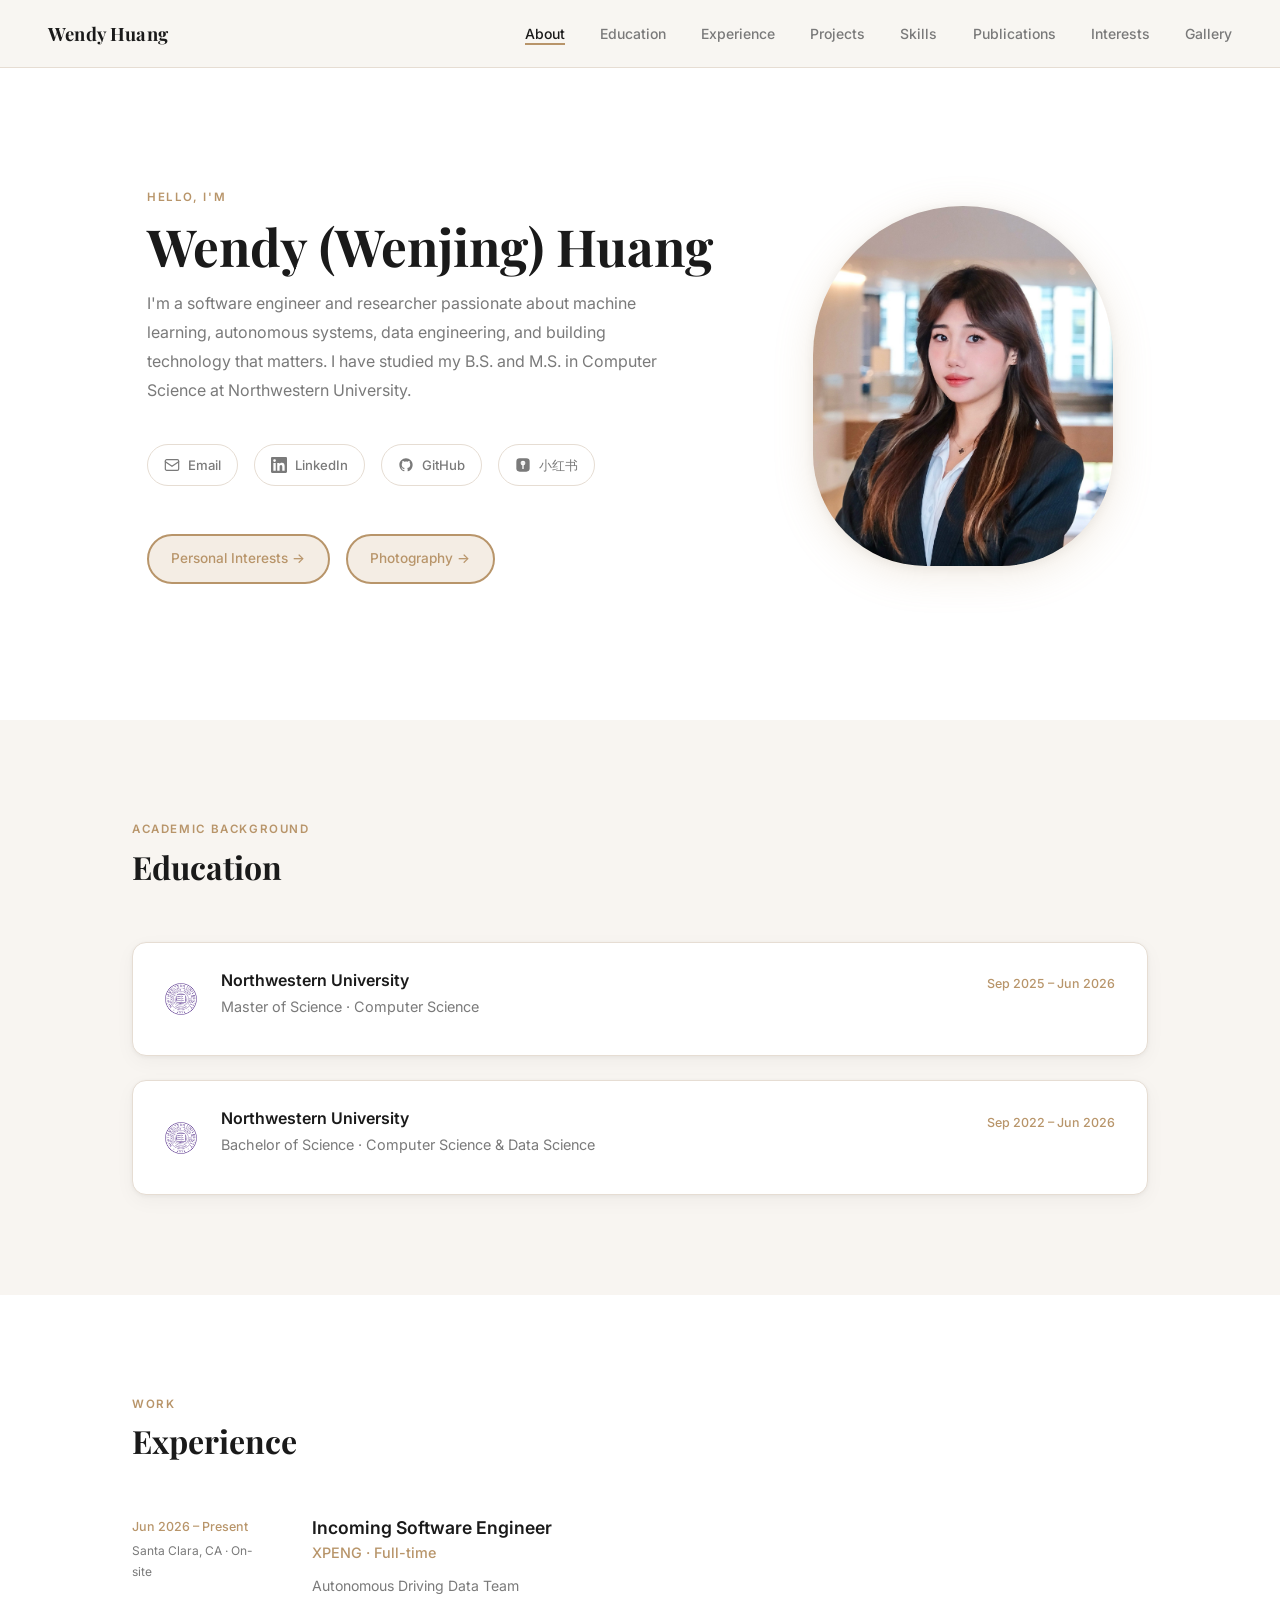
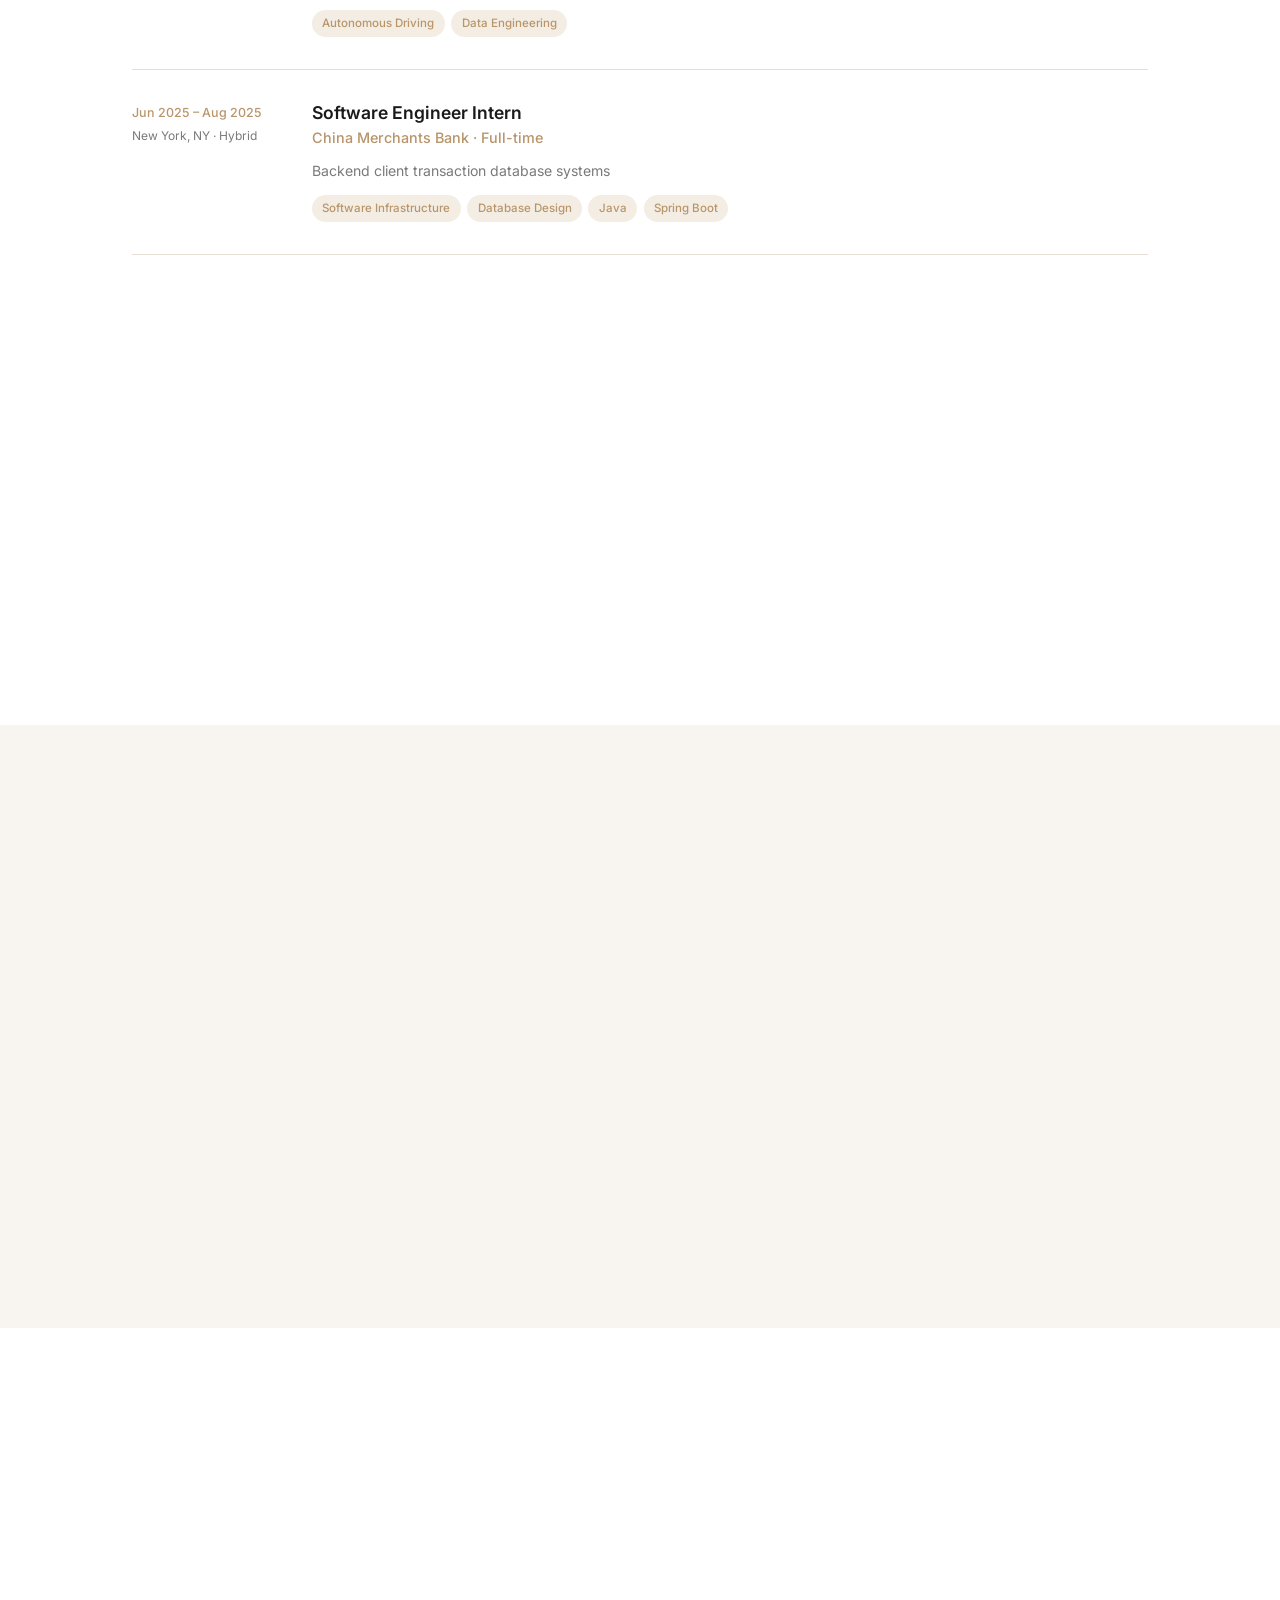
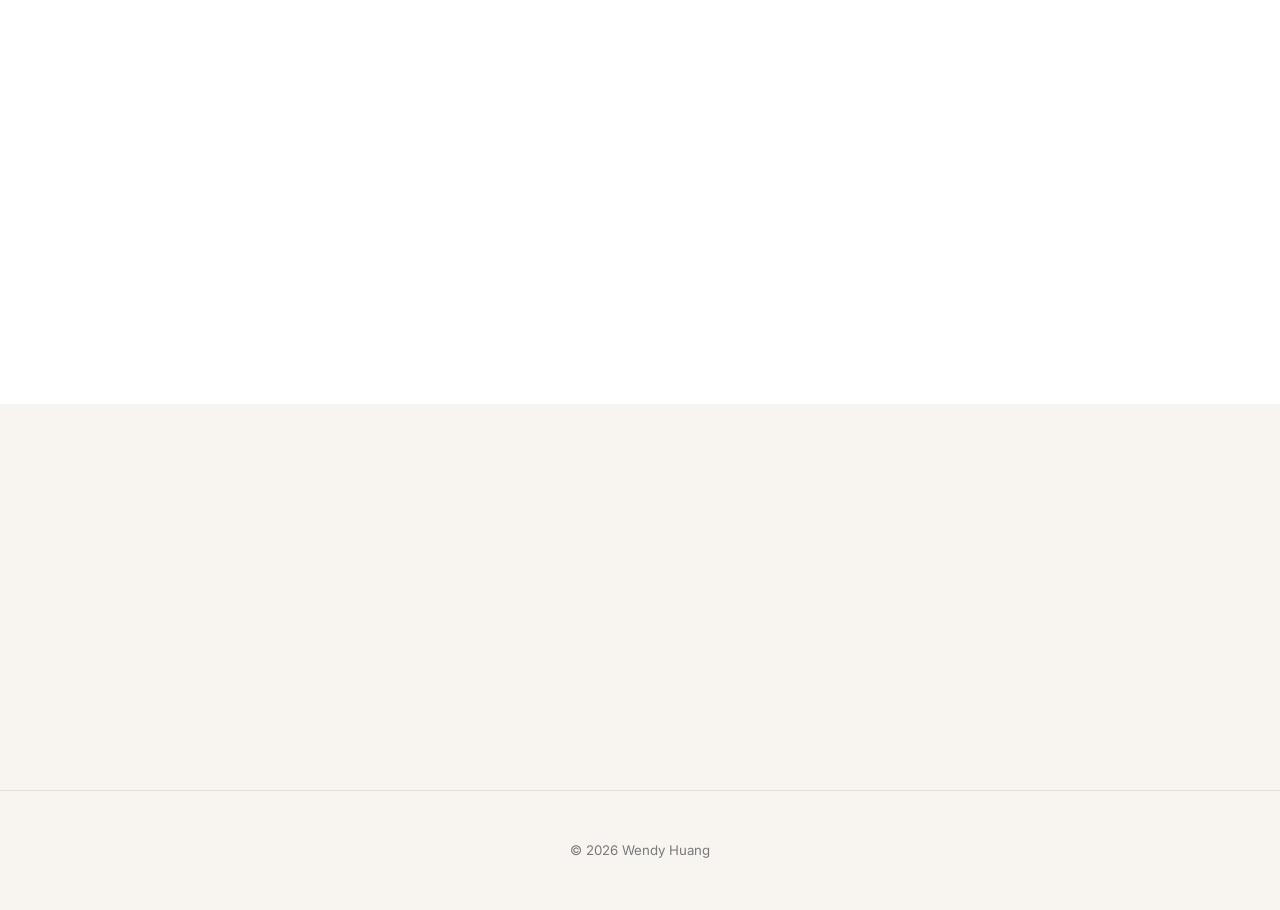
==== index.html @ 1f611e52 "first draft complete; no projects no photography" ====
<!DOCTYPE html>
<html lang="en">
<head>
  <meta charset="UTF-8" />
  <meta name="viewport" content="width=device-width, initial-scale=1.0" />
  <title>Wendy Huang</title>
  <meta name="description" content="Wendy (Wenjing) Huang — Software Engineer &amp; Computer Science researcher at Northwestern University." />
  <link rel="preconnect" href="https://fonts.googleapis.com" />
  <link rel="preconnect" href="https://fonts.gstatic.com" crossorigin />
  <link href="https://fonts.googleapis.com/css2?family=Inter:wght@400;500;600&family=Playfair+Display:wght@700&display=swap" rel="stylesheet" />
  <link rel="stylesheet" href="css/style.css" />
</head>
<body>

<!-- ===== NAV ===== -->
<nav>
  <div class="nav-inner">
    <a href="#about" class="nav-logo">Wendy Huang</a>
    <ul class="nav-links">
      <li><a href="#about">About</a></li>
      <li><a href="#education">Education</a></li>
      <li><a href="#experience">Experience</a></li>
      <li><a href="#projects">Projects</a></li>
      <li><a href="#skills">Skills</a></li>
      <li><a href="#publications">Publications</a></li>
      <li><a href="interests.html">Interests</a></li>
      <li><a href="gallery.html">Gallery</a></li>
    </ul>
    <button class="hamburger" aria-label="Menu">
      <span></span><span></span><span></span>
    </button>
  </div>
</nav>

<!-- ===== ABOUT / HERO ===== -->
<section id="about">
  <div class="container">
    <div class="hero-grid">
      <div class="hero-left">
        <p class="section-label">Hello, I'm</p>
        <h1>Wendy (Wenjing) Huang</h1>
        <p class="hero-bio">
          I'm a software engineer and researcher passionate about machine learning,
          autonomous systems, data engineering, and building technology that matters.
          I have studied my B.S. and M.S. in Computer Science at Northwestern University.
        </p>

        <div class="contacts">
          <!-- Email -->
          <a href="mailto:wenjinghuang0912@gmail.com" class="contact-link">
            <svg viewBox="0 0 24 24" fill="none" stroke="currentColor" stroke-width="1.8" stroke-linecap="round" stroke-linejoin="round" aria-hidden="true">
              <rect x="2" y="4" width="20" height="16" rx="2"/>
              <path d="M2 7l10 7 10-7"/>
            </svg>
            Email
          </a>

          <!-- LinkedIn -->
          <a href="https://www.linkedin.com/in/wendyhuang26/" target="_blank" rel="noopener" class="contact-link">
            <svg viewBox="0 0 24 24" fill="currentColor" aria-hidden="true">
              <path d="M20.447 20.452h-3.554v-5.569c0-1.328-.027-3.037-1.852-3.037-1.853 0-2.136 1.445-2.136 2.939v5.667H9.351V9h3.414v1.561h.046c.477-.9 1.637-1.85 3.37-1.85 3.601 0 4.267 2.37 4.267 5.455v6.286zM5.337 7.433a2.062 2.062 0 01-2.063-2.065 2.064 2.064 0 112.063 2.065zm1.782 13.019H3.555V9h3.564v11.452zM22.225 0H1.771C.792 0 0 .774 0 1.729v20.542C0 23.227.792 24 1.771 24h20.451C23.2 24 24 23.227 24 22.271V1.729C24 .774 23.2 0 22.222 0h.003z"/>
            </svg>
            LinkedIn
          </a>

          <!-- GitHub -->
          <a href="https://github.com/wendyh26" target="_blank" rel="noopener" class="contact-link">
            <svg viewBox="0 0 24 24" fill="currentColor" aria-hidden="true">
              <path d="M12 2C6.477 2 2 6.477 2 12c0 4.418 2.865 8.166 6.839 9.489.5.092.682-.217.682-.482 0-.237-.009-.868-.014-1.703-2.782.604-3.369-1.341-3.369-1.341-.454-1.155-1.11-1.463-1.11-1.463-.908-.62.069-.608.069-.608 1.003.07 1.532 1.03 1.532 1.03.892 1.529 2.341 1.087 2.91.832.092-.647.35-1.088.636-1.338-2.22-.253-4.555-1.11-4.555-4.943 0-1.091.39-1.984 1.029-2.683-.103-.253-.446-1.27.098-2.647 0 0 .84-.269 2.75 1.025A9.564 9.564 0 0112 6.844c.85.004 1.705.115 2.504.337 1.909-1.294 2.747-1.025 2.747-1.025.546 1.377.203 2.394.1 2.647.64.699 1.028 1.592 1.028 2.683 0 3.842-2.339 4.687-4.566 4.935.359.309.678.919.678 1.852 0 1.336-.012 2.415-.012 2.743 0 .267.18.578.688.48C19.138 20.163 22 16.418 22 12c0-5.523-4.477-10-10-10z"/>
            </svg>
            GitHub
          </a>

          <!-- Xiaohongshu / RED -->
          <a href="https://www.xiaohongshu.com/user/profile/5a9499024eacab157c4f29c9" target="_blank" rel="noopener" class="contact-link">
            <svg viewBox="0 0 24 24" fill="currentColor" aria-hidden="true" xmlns="http://www.w3.org/2000/svg">
              <rect x="2" y="2" width="20" height="20" rx="5"/>
              <path d="M12 5.5C10.2 5.5 8.5 6.8 8.5 9c0 1.8 1.1 3 2.5 3.5V18h2v-5.5c1.4-.5 2.5-1.7 2.5-3.5 0-2.2-1.7-3.5-3.5-3.5z" fill="white"/>
              <circle cx="10.5" cy="9" r="1" fill="currentColor" opacity="0.3"/>
              <circle cx="13.5" cy="9" r="1" fill="currentColor" opacity="0.3"/>
            </svg>
            小红书
          </a>
        </div>

        <div class="page-nav">
          <a href="interests.html" class="page-btn secondary">Personal Interests →</a>
          <a href="gallery.html" class="page-btn secondary">Photography →</a>
        </div>
      </div>

      <div class="hero-right">
        <div class="photo-wrap">
          <img src="images/profile.jpg" alt="Wendy Huang" />
        </div>
      </div>
    </div>
  </div>
</section>

<!-- ===== EDUCATION ===== -->
<section id="education">
  <div class="container">
    <div class="section-header fade-up">
      <p class="section-label">Academic Background</p>
      <h2>Education</h2>
    </div>
    <div class="edu-grid">
      <div class="edu-card fade-up">
        <div>
          <h3>Northwestern University</h3>
          <p class="edu-degree">Master of Science · Computer Science</p>
        </div>
        <span class="edu-date">Sep 2025 – Jun 2026</span>
      </div>
      <div class="edu-card fade-up">
        <div>
          <h3>Northwestern University</h3>
          <p class="edu-degree">Bachelor of Science · Computer Science &amp; Data Science</p>
        </div>
        <span class="edu-date">Sep 2022 – Jun 2026</span>
      </div>
    </div>
  </div>
</section>

<!-- ===== EXPERIENCE ===== -->
<section id="experience">
  <div class="container">
    <div class="section-header fade-up">
      <p class="section-label">Work</p>
      <h2>Experience</h2>
    </div>
    <div class="exp-list">

      <div class="exp-item fade-up">
        <div class="exp-meta">
          <div class="exp-date">Jun 2026 – Present</div>
          <div class="exp-location">Santa Clara, CA · On-site</div>
        </div>
        <div class="exp-content">
          <h3>Incoming Software Engineer</h3>
          <div class="exp-company">XPENG · Full-time</div>
          <p class="exp-desc">Autonomous Driving Data Team</p>
          <div class="exp-tags">
            <span class="tag">Autonomous Driving</span>
            <span class="tag">Data Engineering</span>
          </div>
        </div>
      </div>

      <div class="exp-item fade-up">
        <div class="exp-meta">
          <div class="exp-date">Jun 2025 – Aug 2025</div>
          <div class="exp-location">New York, NY · Hybrid</div>
        </div>
        <div class="exp-content">
          <h3>Software Engineer Intern</h3>
          <div class="exp-company">China Merchants Bank · Full-time</div>
          <p class="exp-desc">Backend client transaction database systems</p>
          <div class="exp-tags">
            <span class="tag">Software Infrastructure</span>
            <span class="tag">Database Design</span>
            <span class="tag">Java</span>
            <span class="tag">Spring Boot</span>
          </div>
        </div>
      </div>

      <div class="exp-item fade-up">
        <div class="exp-meta">
          <div class="exp-date">Jan 2025 – Dec 2025</div>
          <div class="exp-location">Evanston, IL · Hybrid</div>
        </div>
        <div class="exp-content">
          <h3>Machine Learning Engineer</h3>
          <div class="exp-company">Northwestern Institute on Complex Systems (NICO) · Part-time</div>
          <p class="exp-desc">Mentored by Prof. Brian Uzzi and Dr. Sophie Huilian Qiu</p>
          <div class="exp-tags">
            <span class="tag">Reinforcement Learning</span>
            <span class="tag">Network Analysis</span>
          </div>
        </div>
      </div>

      <div class="exp-item fade-up">
        <div class="exp-meta">
          <div class="exp-date">Jul 2024 – Sep 2024</div>
          <div class="exp-location">Beijing, China · On-site</div>
        </div>
        <div class="exp-content">
          <h3>Software Engineer Intern</h3>
          <div class="exp-company">Zhi-tech Group · Full-time</div>
          <p class="exp-desc">AIGC &amp; AGI team</p>
          <div class="exp-tags">
            <span class="tag">Python</span>
            <span class="tag">MongoDB</span>
            <span class="tag">Vue.js</span>
          </div>
        </div>
      </div>

    </div>
  </div>
</section>

<!-- ===== PROJECTS ===== -->
<section id="projects">
  <div class="container">
    <div class="section-header fade-up">
      <p class="section-label">Work</p>
      <h2>Projects</h2>
    </div>
    <div class="projects-grid">

      <div class="project-card fade-up">
        <div class="project-number">01</div>
        <h3>Project Title</h3>
        <p>Short description of the project — what problem it solves, what technologies it uses, and what you built.</p>
        <div class="project-links">
          <a href="#" class="btn-outline">GitHub →</a>
          <a href="#" class="btn-outline">Demo →</a>
        </div>
      </div>

      <div class="project-card fade-up">
        <div class="project-number">02</div>
        <h3>Project Title</h3>
        <p>Short description of the project — what problem it solves, what technologies it uses, and what you built.</p>
        <div class="project-links">
          <a href="#" class="btn-outline">GitHub →</a>
        </div>
      </div>

      <div class="project-card fade-up">
        <div class="project-number">03</div>
        <h3>Project Title</h3>
        <p>Short description of the project — what problem it solves, what technologies it uses, and what you built.</p>
        <div class="project-links">
          <a href="#" class="btn-outline">GitHub →</a>
        </div>
      </div>

    </div>
  </div>
</section>

<!-- ===== SKILLS ===== -->
<section id="skills">
  <div class="container">
    <div class="section-header fade-up">
      <p class="section-label">Technical</p>
      <h2>Skills</h2>
    </div>
    <div class="skills-grid">

      <div class="skill-row fade-up">
        <div class="skill-category">Languages</div>
        <div class="skill-pills">
          <span class="skill-pill">Java</span>
          <span class="skill-pill">Python</span>
          <span class="skill-pill">C/C++</span>
          <span class="skill-pill">JavaScript</span>
          <span class="skill-pill">TypeScript</span>
          <span class="skill-pill">Go</span>
          <span class="skill-pill">SQL</span>
          <span class="skill-pill">Bash</span>
          <span class="skill-pill">R</span>
          <span class="skill-pill">MATLAB</span>
          <span class="skill-pill">HTML/CSS</span>
        </div>
      </div>

      <div class="skill-row fade-up">
        <div class="skill-category">Frameworks</div>
        <div class="skill-pills">
          <span class="skill-pill">Spring Boot</span>
          <span class="skill-pill">Django</span>
          <span class="skill-pill">Flask</span>
          <span class="skill-pill">Node.js</span>
          <span class="skill-pill">Express</span>
          <span class="skill-pill">React</span>
          <span class="skill-pill">React Native</span>
          <span class="skill-pill">Vue</span>
          <span class="skill-pill">PyTorch</span>
          <span class="skill-pill">RESTful APIs</span>
        </div>
      </div>

      <div class="skill-row fade-up">
        <div class="skill-category">Databases &amp; Messaging</div>
        <div class="skill-pills">
          <span class="skill-pill">PostgreSQL</span>
          <span class="skill-pill">MySQL</span>
          <span class="skill-pill">MongoDB</span>
          <span class="skill-pill">Redis</span>
          <span class="skill-pill">Elasticsearch</span>
          <span class="skill-pill">Kafka</span>
          <span class="skill-pill">RabbitMQ</span>
          <span class="skill-pill">GraphQL</span>
        </div>
      </div>

      <div class="skill-row fade-up">
        <div class="skill-category">Infrastructure</div>
        <div class="skill-pills">
          <span class="skill-pill">AWS</span>
          <span class="skill-pill">Docker</span>
          <span class="skill-pill">Kubernetes</span>
          <span class="skill-pill">Nginx</span>
          <span class="skill-pill">CI/CD</span>
          <span class="skill-pill">OAuth2</span>
          <span class="skill-pill">Git</span>
          <span class="skill-pill">Linux</span>
        </div>
      </div>

    </div>
  </div>
</section>

<!-- ===== PUBLICATIONS ===== -->
<section id="publications">
  <div class="container">
    <div class="section-header fade-up">
      <p class="section-label">Research</p>
      <h2>Publications</h2>
    </div>
    <div class="pub-list">

      <div class="pub-item fade-up">
        <div class="pub-year">2025</div>
        <div>
          <div class="pub-title">What Makes Writing Work? Linguistic Features of Accepted vs. Rejected ICLR Submissions</div>
          <div class="pub-authors">Zhenghao Vermous Kang, Huilian Sophie Qiu, <strong>Wenjing Huang</strong></div>
          <div class="pub-venue">ICSC 2025 Oral</div>
    </div>
  </div>
</section>

<!-- ===== FOOTER ===== -->
<footer>
  <div class="container">
    <p>© 2026 Wendy Huang</p>
  </div>
</footer>

<script src="js/main.js"></script>
</body>
</html>
---- css/style.css ----
/* ===== RESET & BASE ===== */
*, *::before, *::after { box-sizing: border-box; margin: 0; padding: 0; }

:root {
  --bg:           #F8F5F1;
  --bg-card:      #FFFFFF;
  --text:         #1A1A1A;
  --text-muted:   #7A7A7A;
  --accent:       #B8956A;
  --accent-light: #F4EDE4;
  --border:       #E6DDD3;
  --radius:       14px;
  --shadow:       0 1px 4px rgba(0,0,0,0.05), 0 6px 20px rgba(0,0,0,0.04);
  --nav-h:        68px;
  --max-w:        1080px;
  --serif:        'Playfair Display', Georgia, serif;
  --sans:         'Inter', system-ui, sans-serif;
  --transition:   0.3s cubic-bezier(0.4, 0, 0.2, 1);
}

html { scroll-behavior: smooth; font-size: 16px; }

body {
  font-family: var(--sans);
  background: var(--bg);
  color: var(--text);
  line-height: 1.7;
  -webkit-font-smoothing: antialiased;
}

/* ===== TYPOGRAPHY ===== */
h1, h2, h3 { font-family: var(--serif); font-weight: 700; line-height: 1.2; }
h1 { font-size: clamp(2rem, 5vw, 3.2rem); }
h2 { font-size: clamp(1.5rem, 3vw, 2rem); }
h3 { font-size: 1.1rem; font-weight: 600; font-family: var(--sans); }

a { color: inherit; text-decoration: none; }
p { color: var(--text-muted); }

.section-label {
  font-size: 0.72rem;
  font-weight: 600;
  letter-spacing: 0.14em;
  text-transform: uppercase;
  color: var(--accent);
  margin-bottom: 0.5rem;
}

/* ===== LAYOUT ===== */
.container { max-width: var(--max-w); margin: 0 auto; padding: 0 2rem; }

section { padding: 100px 0; }
section:nth-child(even) { background: var(--bg-card); }

/* ===== NAVIGATION ===== */
nav {
  position: fixed; top: 0; left: 0; right: 0; z-index: 100;
  height: var(--nav-h);
  background: rgba(248, 245, 241, 0.88);
  -webkit-backdrop-filter: blur(14px);
  backdrop-filter: blur(14px);
  border-bottom: 1px solid var(--border);
  display: flex; align-items: center;
  transition: box-shadow var(--transition);
}
nav.scrolled { box-shadow: 0 2px 20px rgba(0,0,0,0.06); }

.nav-inner {
  padding: 0 3rem;
  width: 100%;
  display: flex;
  align-items: center;
  justify-content: space-between;
}

.nav-logo {
  font-family: var(--serif);
  font-size: 1.15rem;
  font-weight: 700;
  letter-spacing: 0.01em;
}

.nav-links {
  display: flex;
  gap: 2.2rem;
  list-style: none;
}

.nav-links a {
  font-size: 0.875rem;
  font-weight: 500;
  color: var(--text-muted);
  transition: color var(--transition);
  position: relative;
}
.nav-links a::after {
  content: '';
  position: absolute;
  bottom: -3px; left: 0; right: 100%;
  height: 1.5px;
  background: var(--accent);
  transition: right var(--transition);
}
.nav-links a:hover, .nav-links a.active { color: var(--text); }
.nav-links a:hover::after, .nav-links a.active::after { right: 0; }

.hamburger {
  display: none;
  flex-direction: column;
  gap: 5px;
  cursor: pointer;
  padding: 4px;
}
.hamburger span {
  width: 22px; height: 2px;
  background: var(--text);
  border-radius: 2px;
  transition: var(--transition);
}

/* ===== HERO / ABOUT ===== */
#about {
  min-height: 80vh;
  display: flex;
  align-items: center;
  padding-top: calc(var(--nav-h) + 5rem);
  padding-bottom: 6rem;
}

.hero-grid {
  display: grid;
  grid-template-columns: 1fr 340px;
  gap: 5rem;
  align-items: center;
  width: 100%;
}

.hero-left h1 { margin-bottom: 0.75rem; }

.hero-subtitle {
  font-size: 1.05rem;
  color: var(--text-muted);
  margin-bottom: 1.5rem;
  font-weight: 400;
}

.hero-bio {
  font-size: 1rem;
  color: var(--text-muted);
  margin-bottom: 2.5rem;
  max-width: 520px;
  line-height: 1.8;
}

/* Contact Icons */
.contacts {
  display: flex;
  gap: 1rem;
  flex-wrap: wrap;
}

.contact-link {
  display: flex;
  align-items: center;
  gap: 0.5rem;
  padding: 0.55rem 1rem;
  border: 1.5px solid var(--border);
  border-radius: 50px;
  font-size: 0.82rem;
  font-weight: 500;
  color: var(--text-muted);
  background: var(--bg-card);
  transition: all var(--transition);
  white-space: nowrap;
}
.contact-link svg { width: 16px; height: 16px; flex-shrink: 0; }
.contact-link:hover {
  border-color: var(--accent);
  color: var(--accent);
  transform: translateY(-1px);
  box-shadow: 0 4px 14px rgba(184, 149, 106, 0.18);
}

/* Profile Photo */
.hero-right { display: flex; justify-content: center; }

.photo-wrap {
  width: 300px; height: 360px;
  border-radius: 160px 160px 120px 120px;
  overflow: hidden;
  background: linear-gradient(145deg, var(--accent-light) 0%, #E8D8C8 100%);
  box-shadow: 0 8px 40px rgba(184, 149, 106, 0.2), 0 2px 12px rgba(0,0,0,0.06);
  position: relative;
  flex-shrink: 0;
}
.photo-wrap img {
  width: 100%; height: 100%;
  object-fit: cover;
  object-position: top center;
}
.photo-placeholder-text {
  position: absolute; inset: 0;
  display: flex; align-items: center; justify-content: center;
  font-family: var(--serif);
  color: var(--accent);
  font-size: 0.9rem;
  text-align: center;
  padding: 1rem;
}

/* ===== SECTION HEADERS ===== */
.section-header { margin-bottom: 3.5rem; }
.section-header h2 { margin-top: 0.4rem; }

/* ===== EDUCATION ===== */
.edu-grid { display: grid; gap: 1.5rem; }

.edu-card {
  display: grid;
  grid-template-columns: 1fr auto;
  gap: 1rem;
  padding: 1.75rem 2rem 1.75rem 5.5rem;
  background-color: var(--bg-card);
  background-image: url('../images/Northwestern.png');
  background-repeat: no-repeat;
  background-size: 32px auto;
  background-position: 2rem center;
  border: 1px solid var(--border);
  border-radius: var(--radius);
  box-shadow: var(--shadow);
  transition: transform var(--transition), box-shadow var(--transition);
}
section:nth-child(even) .edu-card { background-color: var(--bg); }
.edu-card:hover { transform: translateY(-2px); box-shadow: 0 4px 24px rgba(0,0,0,0.07); }

.edu-main { display: flex; align-items: center; gap: 1rem; }
.edu-logo-img { width: 36px; height: 36px; object-fit: contain; flex-shrink: 0; }
.edu-card h3 { font-size: 1rem; font-weight: 600; margin-bottom: 0.3rem; }
.edu-degree { font-size: 0.9rem; color: var(--text-muted); margin-bottom: 0.5rem; }
.edu-activities { font-size: 0.8rem; color: var(--text-muted); line-height: 1.6; }
.edu-date {
  font-size: 0.78rem;
  color: var(--accent);
  font-weight: 500;
  white-space: nowrap;
  padding-top: 0.15rem;
}

/* ===== EXPERIENCE ===== */
.exp-list { display: flex; flex-direction: column; gap: 0; }

.exp-item {
  display: grid;
  grid-template-columns: 140px 1fr;
  gap: 0 2.5rem;
  padding: 2rem 0;
  border-bottom: 1px solid var(--border);
}
.exp-item:first-child { padding-top: 0; }
.exp-item:last-child { border-bottom: none; }

.exp-meta {
  padding-top: 0.1rem;
}
.exp-date {
  font-size: 0.78rem;
  color: var(--accent);
  font-weight: 500;
  line-height: 1.5;
}
.exp-location {
  font-size: 0.75rem;
  color: var(--text-muted);
  margin-top: 0.25rem;
}

.exp-content h3 { margin-bottom: 0.2rem; }
.exp-company {
  font-size: 0.9rem;
  color: var(--accent);
  font-weight: 500;
  margin-bottom: 0.5rem;
}
.exp-desc {
  font-size: 0.88rem;
  color: var(--text-muted);
  line-height: 1.7;
}

.exp-tags { display: flex; flex-wrap: wrap; gap: 0.4rem; margin-top: 0.75rem; }
.tag {
  font-size: 0.72rem;
  font-weight: 500;
  padding: 0.25rem 0.65rem;
  background: var(--accent-light);
  color: var(--accent);
  border-radius: 50px;
}

/* ===== PROJECTS ===== */
.projects-grid {
  display: grid;
  grid-template-columns: repeat(auto-fill, minmax(300px, 1fr));
  gap: 1.5rem;
}

.project-card {
  padding: 2rem;
  background: var(--bg-card);
  border: 1px solid var(--border);
  border-radius: var(--radius);
  box-shadow: var(--shadow);
  transition: transform var(--transition), box-shadow var(--transition);
  display: flex; flex-direction: column;
}
.project-card:hover { transform: translateY(-3px); box-shadow: 0 8px 32px rgba(0,0,0,0.09); }

.project-number {
  font-size: 0.72rem;
  font-weight: 600;
  letter-spacing: 0.1em;
  color: var(--accent);
  margin-bottom: 1rem;
}
.project-card h3 { font-size: 1rem; margin-bottom: 0.6rem; }
.project-card p { font-size: 0.875rem; flex-grow: 1; }
.project-links {
  display: flex; gap: 0.75rem;
  margin-top: 1.25rem;
}
.btn-outline {
  font-size: 0.78rem;
  font-weight: 500;
  padding: 0.4rem 0.9rem;
  border: 1.5px solid var(--border);
  border-radius: 50px;
  color: var(--text-muted);
  transition: all var(--transition);
}
.btn-outline:hover {
  border-color: var(--accent);
  color: var(--accent);
}

.photo-hint { font-size: 0.75rem; margin-top: 0.5rem; display: block; opacity: 0.7; }
.footer-email { color: var(--accent); }

/* ===== FOOTER ===== */
#publications { padding-bottom: 48px; }

footer {
  padding: 3rem 0;
  border-top: 1px solid var(--border);
  text-align: center;
}
footer p { font-size: 0.83rem; }

/* ===== PAGE LINKS (for interests / gallery nav) ===== */
.page-nav {
  display: flex;
  gap: 1rem;
  margin-top: 3rem;
  flex-wrap: wrap;
}
.page-btn {
  display: flex;
  align-items: center;
  gap: 0.5rem;
  padding: 0.7rem 1.4rem;
  background: var(--text);
  color: white;
  border-radius: 50px;
  font-size: 0.85rem;
  font-weight: 500;
  transition: opacity var(--transition), transform var(--transition);
}
.page-btn:hover { opacity: 0.85; transform: translateY(-1px); }
.page-btn.warm { background: var(--accent); color: white; }
.page-btn.secondary {
  background: var(--accent-light);
  color: var(--accent);
  border: 2px solid var(--accent);
}
.page-btn.secondary:hover {
  background: var(--accent);
  color: white;
}

/* ===== INTERESTS PAGE ===== */
.interests-grid {
  display: grid;
  grid-template-columns: repeat(auto-fill, minmax(260px, 1fr));
  gap: 1.5rem;
}
.interest-card {
  padding: 2rem;
  background: var(--bg-card);
  border: 1px solid var(--border);
  border-radius: var(--radius);
  box-shadow: var(--shadow);
}
.interest-icon { font-size: 2rem; margin-bottom: 1rem; }
.interest-card h3 { font-size: 0.95rem; margin-bottom: 0.5rem; }
.interest-card p { font-size: 0.85rem; }

/* ===== GALLERY PAGE ===== */
.gallery-grid {
  columns: 3;
  column-gap: 1.25rem;
}
.gallery-item {
  break-inside: avoid;
  margin-bottom: 1.25rem;
  border-radius: var(--radius);
  overflow: hidden;
  background: var(--accent-light);
  position: relative;
  cursor: pointer;
}
.gallery-item img {
  width: 100%;
  display: block;
  transition: transform 0.5s ease;
}
.gallery-item:hover img { transform: scale(1.03); }
.gallery-placeholder {
  aspect-ratio: var(--aspect, 4/3);
  background: linear-gradient(135deg, var(--accent-light) 0%, #E8D8C8 100%);
  display: flex; align-items: center; justify-content: center;
  color: var(--accent);
  font-size: 0.8rem;
  font-weight: 500;
}
.gallery-placeholder.tall { --aspect: 3/4; }
.gallery-placeholder.wide { --aspect: 16/9; }

/* ===== SKILLS ===== */
.skills-grid {
  display: flex;
  flex-direction: column;
  gap: 1.75rem;
}

.skill-group { display: flex; flex-direction: column; gap: 0.75rem; }

.skill-category {
  font-size: 0.72rem;
  font-weight: 600;
  letter-spacing: 0.1em;
  text-transform: uppercase;
  color: var(--text-muted);
  min-width: 140px;
}

.skill-row {
  display: flex;
  align-items: baseline;
  gap: 1.25rem;
  padding-bottom: 1.75rem;
  border-bottom: 1px solid var(--border);
}
.skill-row:last-child { border-bottom: none; padding-bottom: 0; }

.skill-pills { display: flex; flex-wrap: wrap; gap: 0.5rem; }

.skill-pill {
  font-size: 0.8rem;
  font-weight: 500;
  padding: 0.35rem 0.85rem;
  border: 1.5px solid var(--border);
  border-radius: 50px;
  background: var(--bg-card);
  color: var(--text);
  transition: all var(--transition);
}
section:nth-child(even) .skill-pill { background: var(--bg); }
.skill-pill:hover {
  border-color: var(--accent);
  color: var(--accent);
}

/* ===== PUBLICATIONS ===== */
.pub-list { display: flex; flex-direction: column; gap: 0; }

.pub-item {
  display: grid;
  grid-template-columns: 52px 1fr;
  gap: 0 1.75rem;
  padding: 2rem 0;
  border-bottom: 1px solid var(--border);
}
.pub-item:first-child { padding-top: 0; }
.pub-item:last-child { border-bottom: none; }

.pub-year {
  font-size: 0.78rem;
  font-weight: 600;
  color: var(--accent);
  padding-top: 0.15rem;
  line-height: 1.4;
}

.pub-title {
  font-size: 0.975rem;
  font-weight: 600;
  color: var(--text);
  line-height: 1.45;
  margin-bottom: 0.35rem;
}
.pub-title a { color: inherit; border-bottom: 1px solid var(--border); transition: border-color var(--transition); }
.pub-title a:hover { border-color: var(--accent); color: var(--accent); }

.pub-authors {
  font-size: 0.83rem;
  color: var(--text-muted);
  margin-bottom: 0.25rem;
  line-height: 1.55;
}
.pub-authors strong { color: var(--text); font-weight: 600; }

.pub-venue {
  font-size: 0.8rem;
  color: var(--text-muted);
  font-style: italic;
  margin-bottom: 0.6rem;
}

.pub-links { display: flex; gap: 0.5rem; flex-wrap: wrap; }
.pub-link {
  font-size: 0.72rem;
  font-weight: 600;
  letter-spacing: 0.04em;
  padding: 0.25rem 0.65rem;
  border: 1.5px solid var(--border);
  border-radius: 50px;
  color: var(--text-muted);
  transition: all var(--transition);
}
.pub-link:hover { border-color: var(--accent); color: var(--accent); }

/* ===== SCROLL ANIMATIONS ===== */
.fade-up {
  opacity: 0;
  transform: translateY(28px);
  transition: opacity 0.65s ease, transform 0.65s ease;
}
.fade-up.visible { opacity: 1; transform: none; }

/* ===== RESPONSIVE ===== */
@media (max-width: 768px) {
  .nav-links { display: none; flex-direction: column; position: absolute; top: var(--nav-h); left: 0; right: 0; background: var(--bg); border-bottom: 1px solid var(--border); padding: 1.5rem 2rem; gap: 1.25rem; }
  .nav-links.open { display: flex; }
  .hamburger { display: flex; }

  .hero-grid { grid-template-columns: 1fr; gap: 2.5rem; }
  .hero-right { order: -1; }
  .photo-wrap { width: 220px; height: 270px; }

  .exp-item { grid-template-columns: 1fr; gap: 0.5rem; }
  .exp-meta { display: flex; gap: 1rem; align-items: center; }

  .skill-row { flex-direction: column; gap: 0.6rem; }
  .skill-category { min-width: unset; }

  .pub-item { grid-template-columns: 44px 1fr; gap: 0 1rem; }

  .gallery-grid { columns: 2; }

  section { padding: 72px 0; }
}

@media (max-width: 480px) {
  .gallery-grid { columns: 1; }
  .edu-card { grid-template-columns: 1fr; }
}
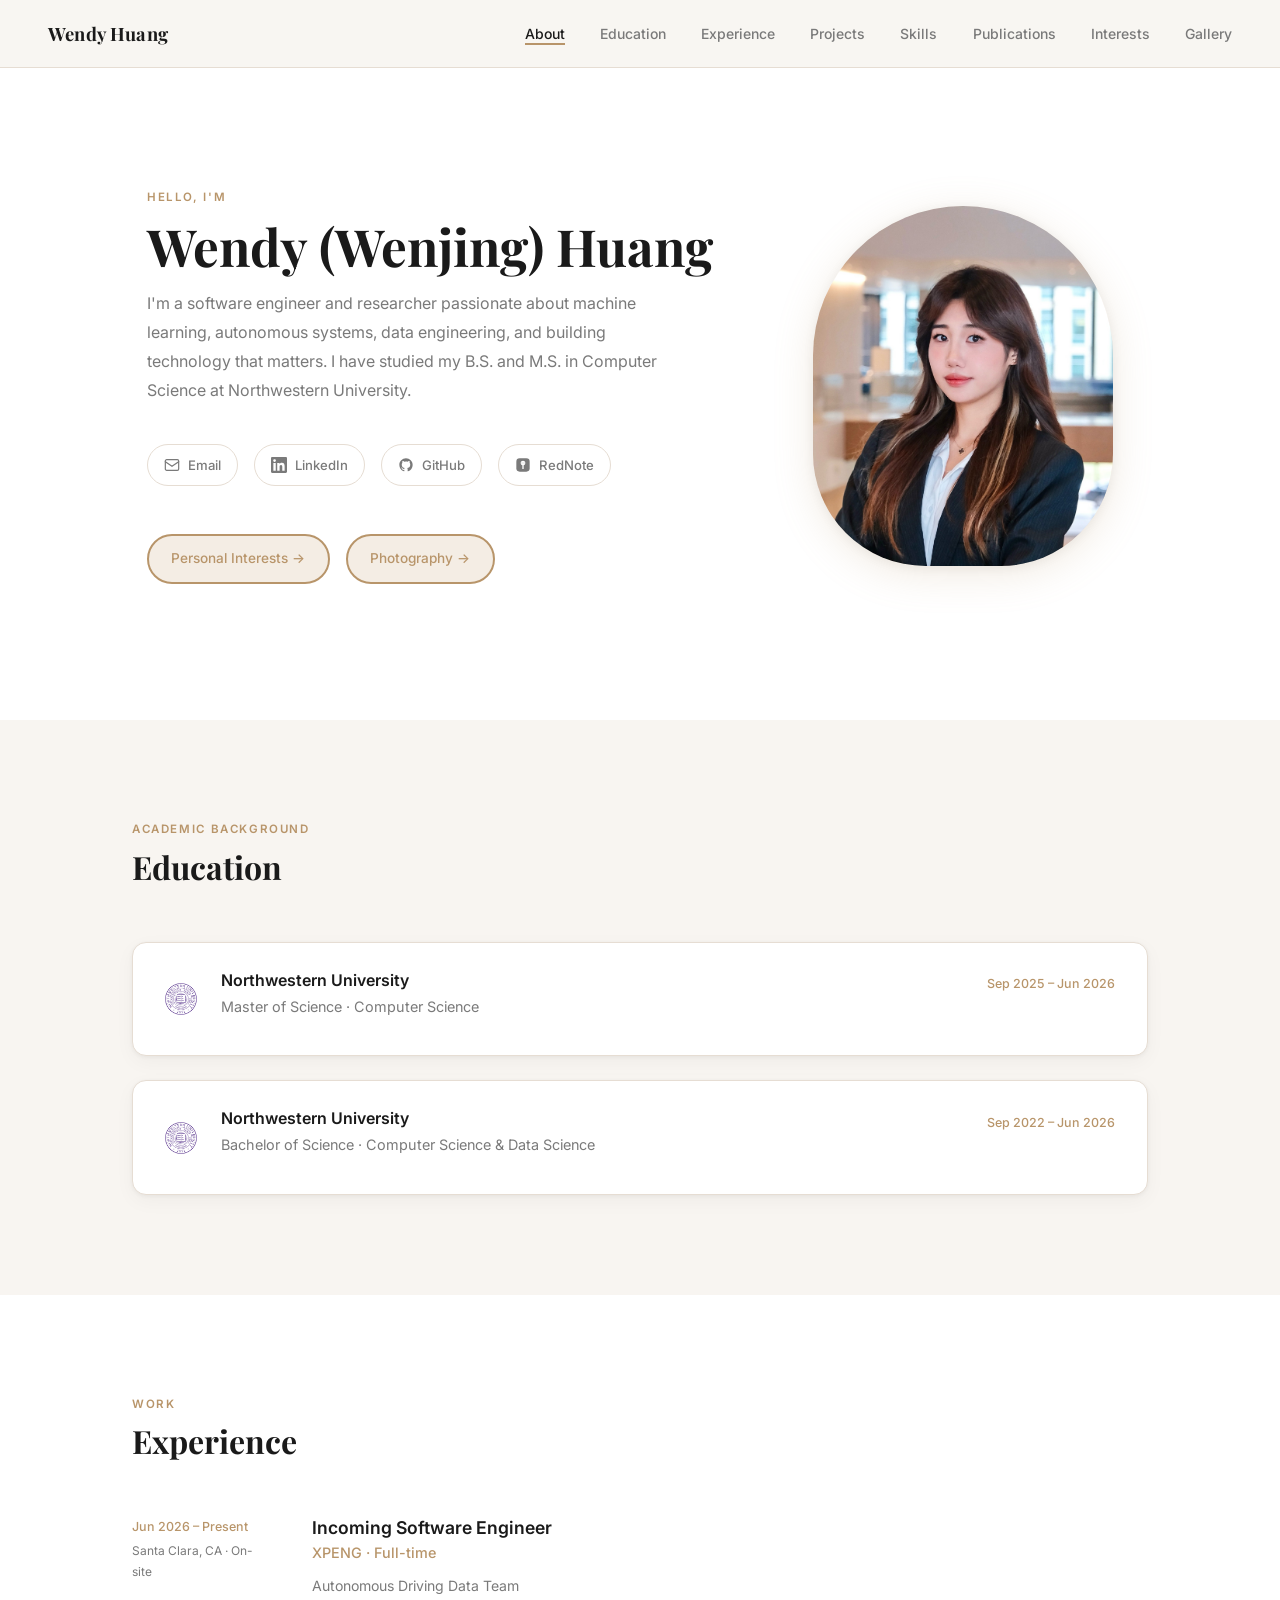
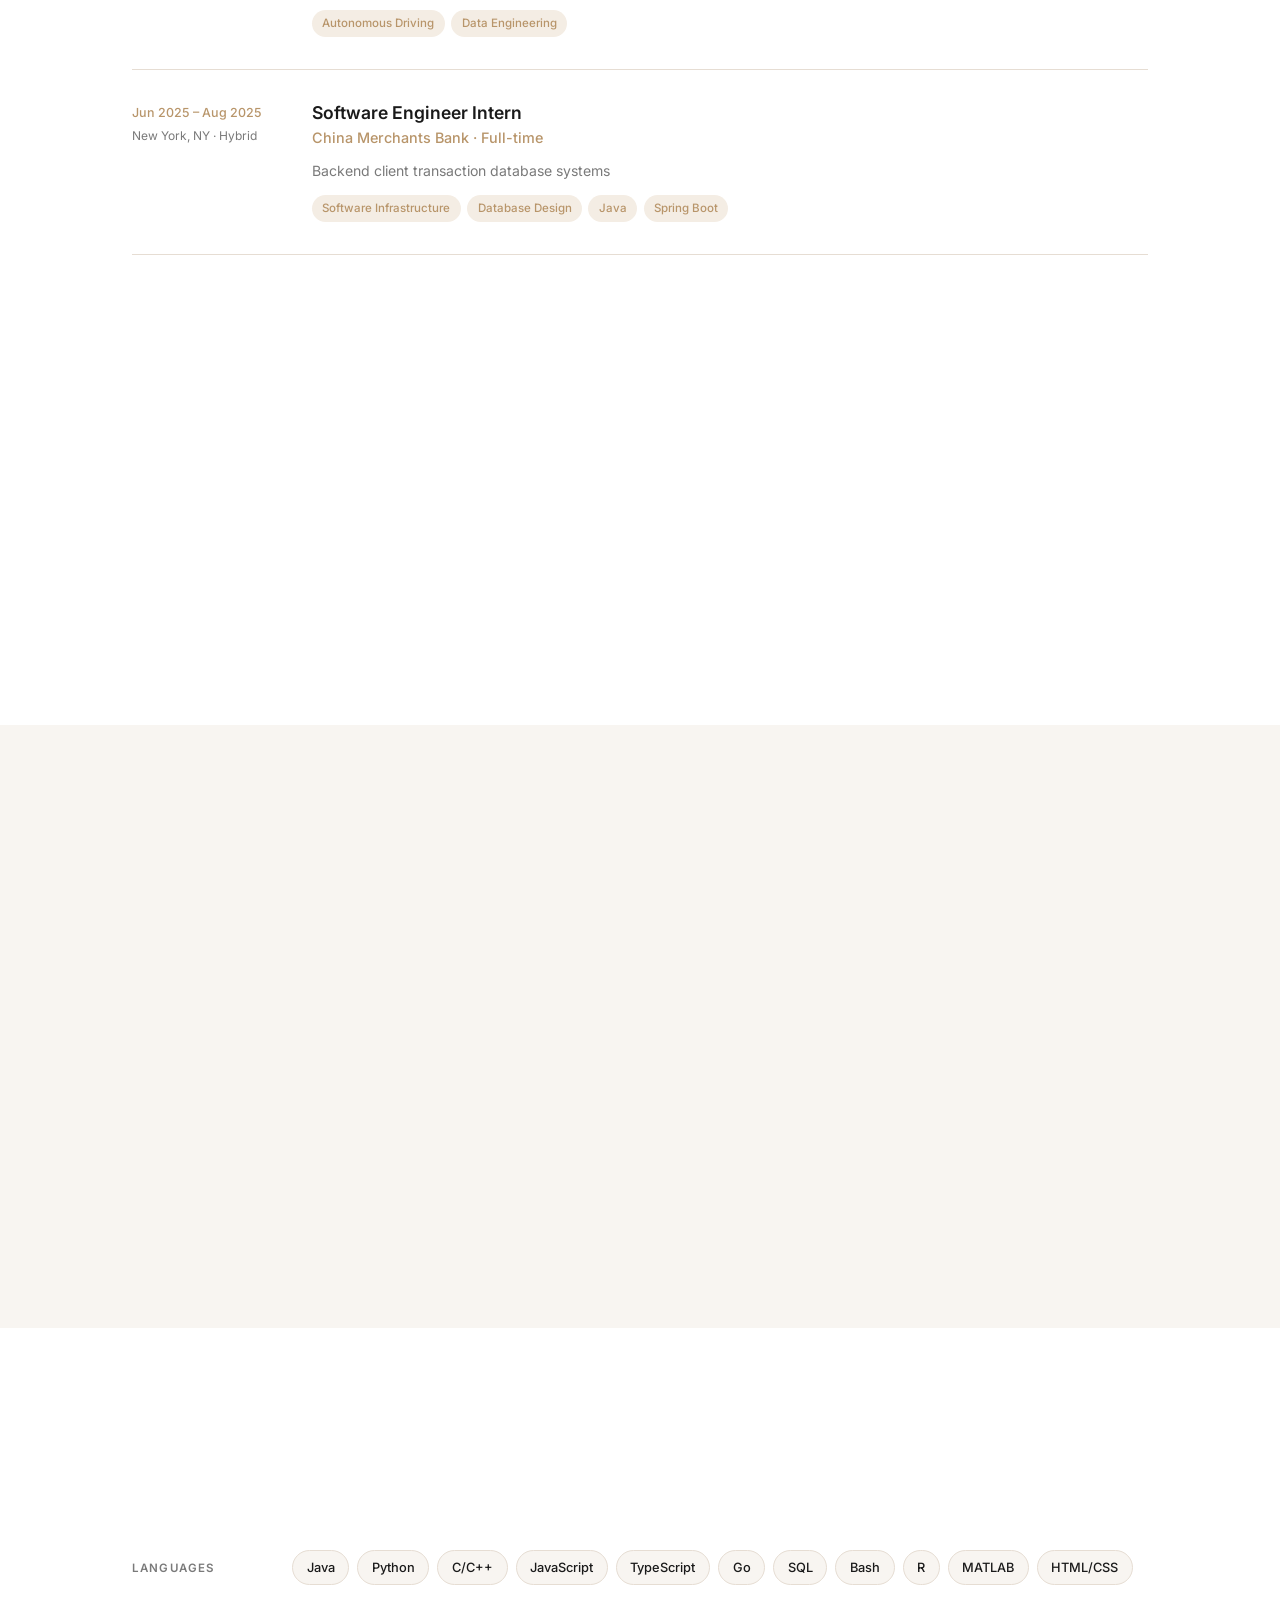
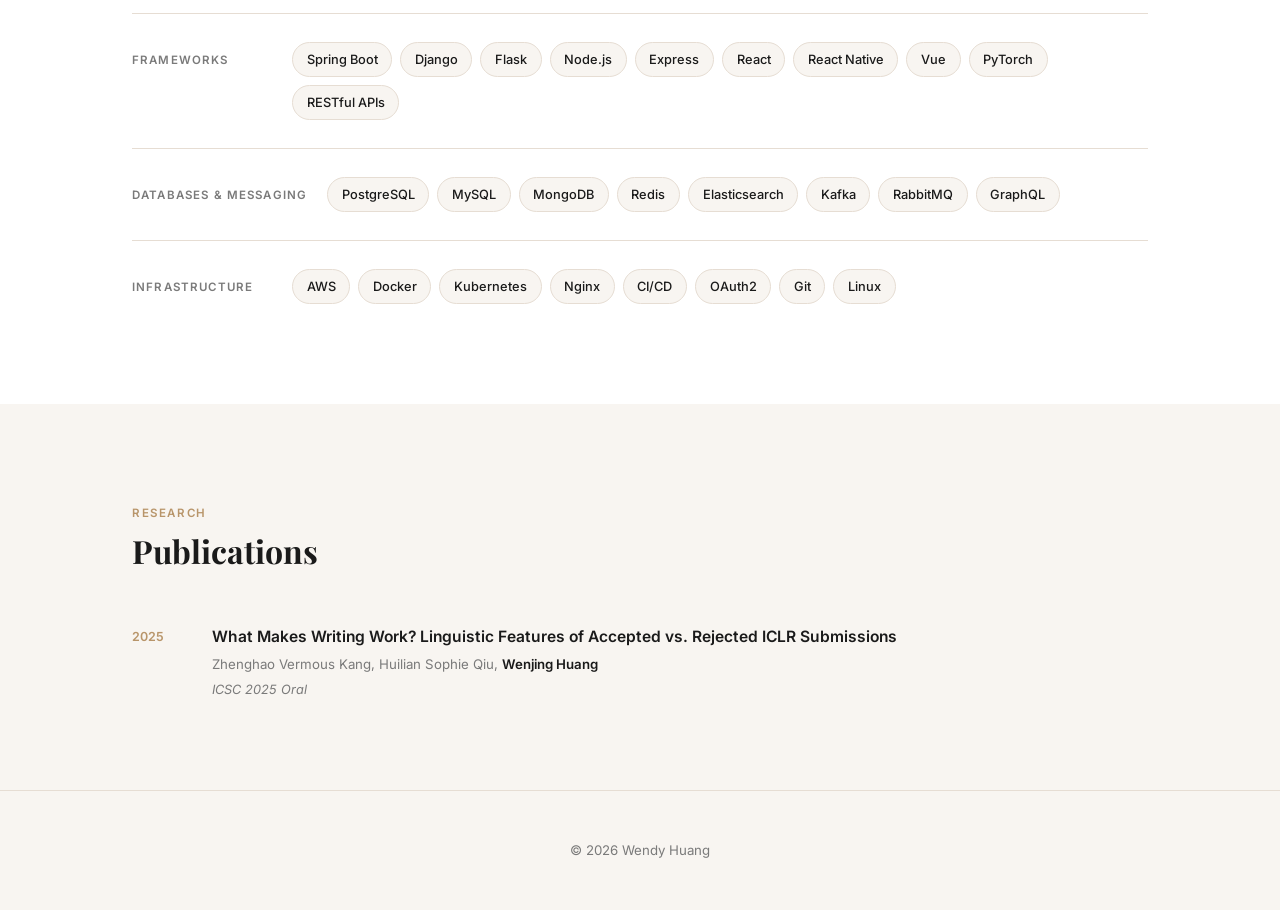
==== commit 7be4acfb: "minor updates" ====
--- a/index.html
+++ b/index.html
@@ -79,7 +79,7 @@
               <circle cx="10.5" cy="9" r="1" fill="currentColor" opacity="0.3"/>
               <circle cx="13.5" cy="9" r="1" fill="currentColor" opacity="0.3"/>
             </svg>
-            小红书
+            RedNote
           </a>
         </div>
 
